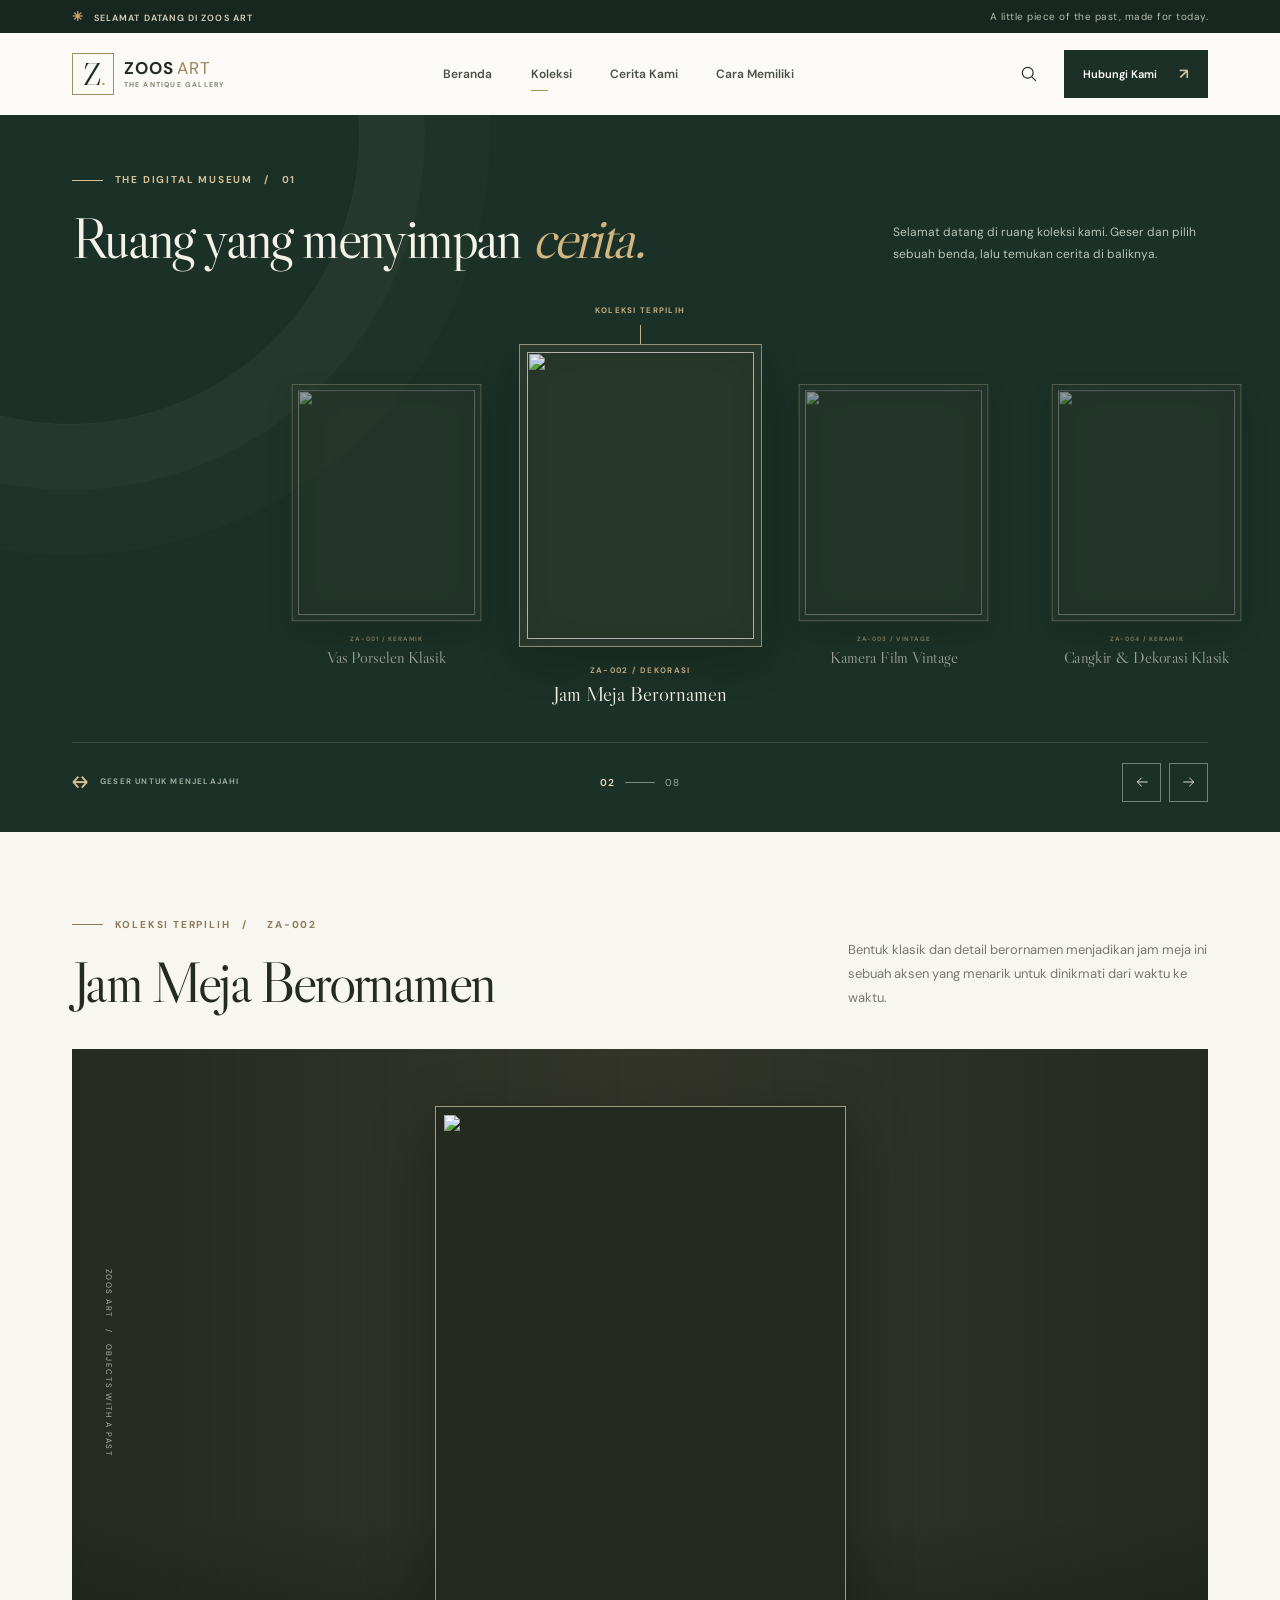
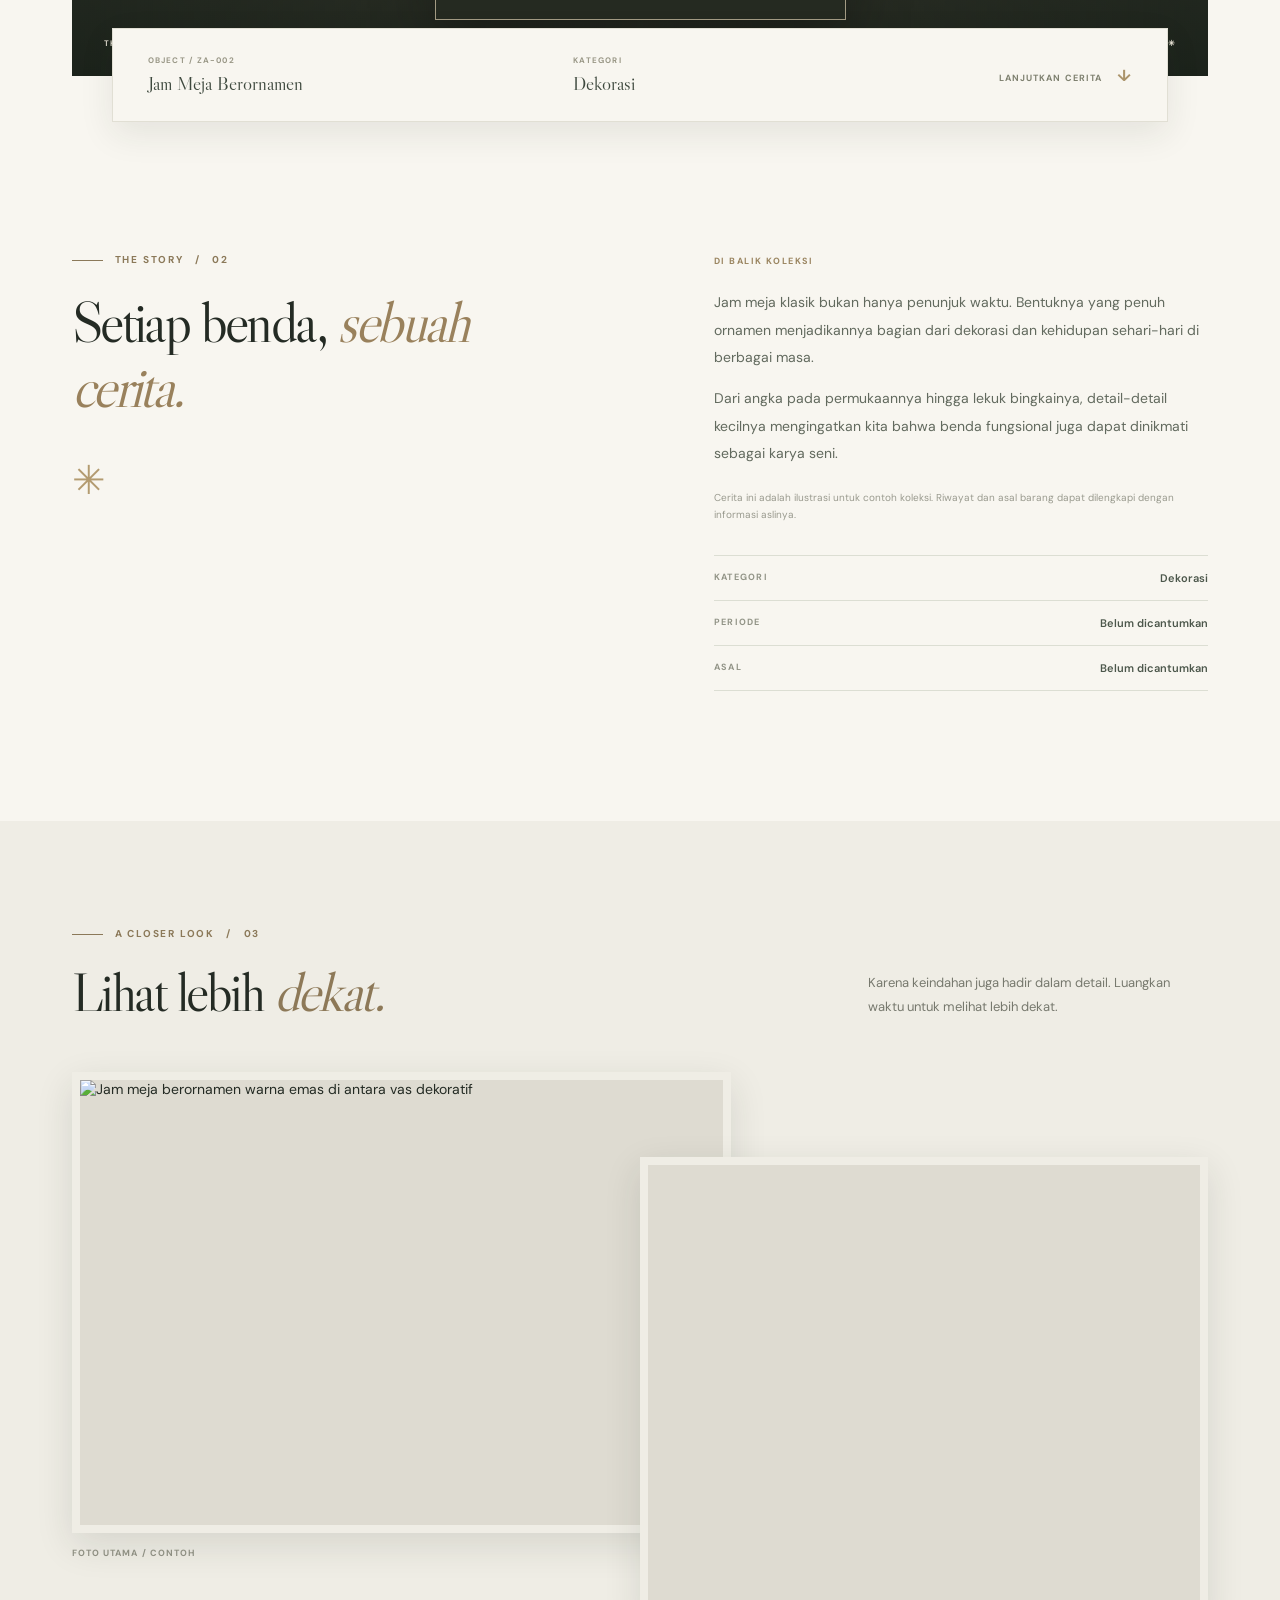
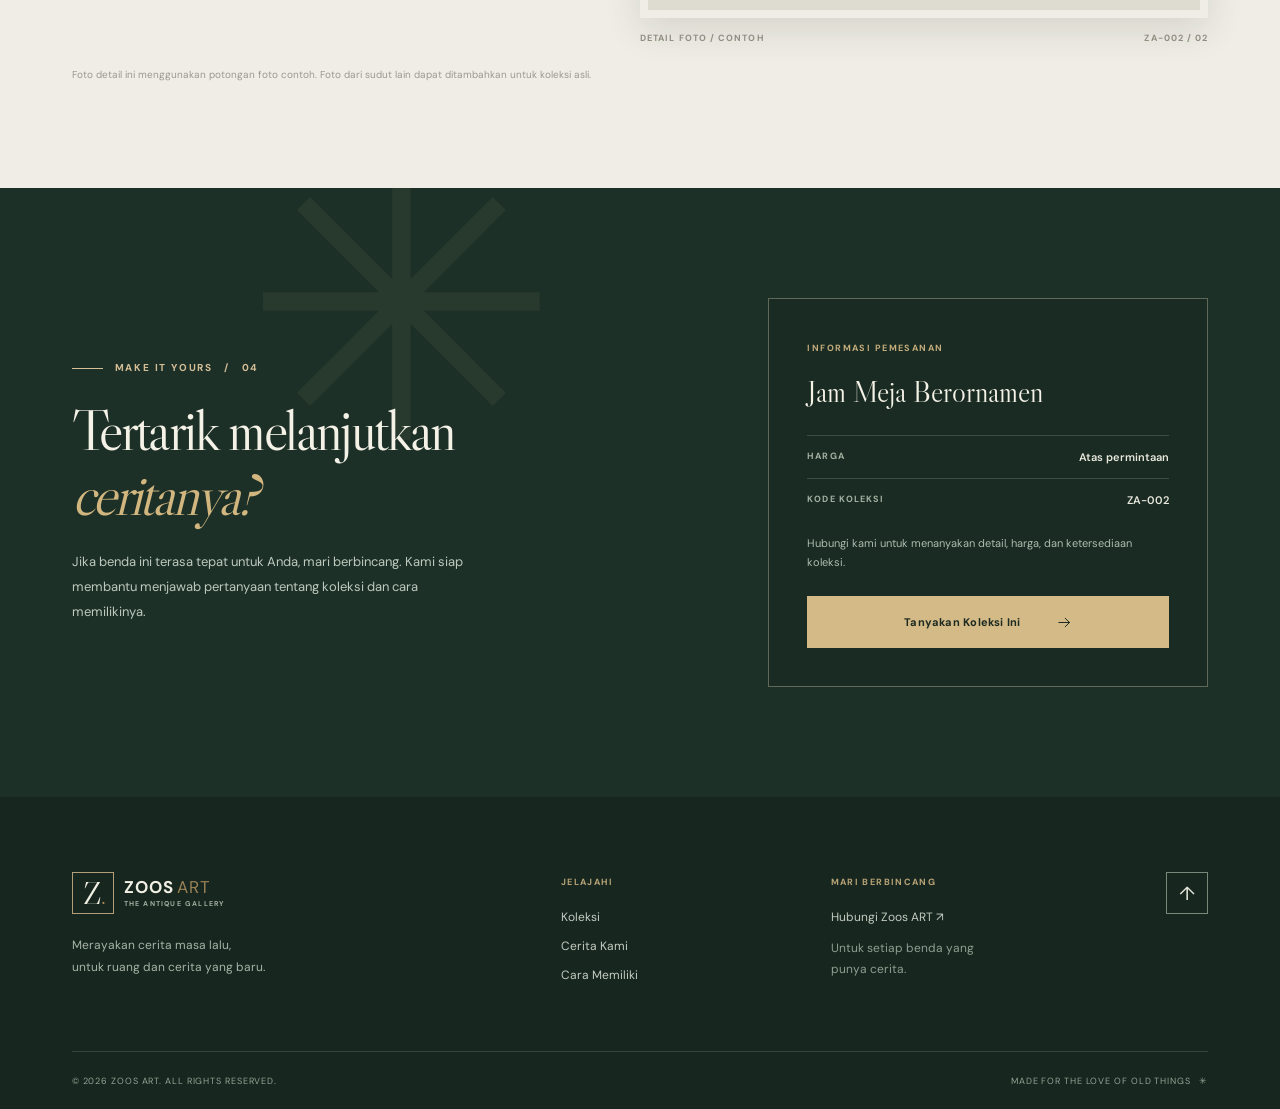
==== koleksi.html @ 81180cb9 "firts commit" ====
<!DOCTYPE html>
<html lang="id">
  <head>
    <meta charset="UTF-8" />
    <meta name="viewport" content="width=device-width, initial-scale=1.0" />
    <meta name="theme-color" content="#1d3027" />
    <meta name="description" content="Jelajahi koleksi Zoos ART dalam ruang pamer digital dan temukan cerita di balik setiap benda." />
    <title>Ruang Koleksi — Zoos ART</title>
    <link rel="preconnect" href="https://fonts.googleapis.com" />
    <link rel="preconnect" href="https://fonts.gstatic.com" crossorigin />
    <link href="https://fonts.googleapis.com/css2?family=DM+Sans:wght@400;500;600;700&amp;family=Libre+Caslon+Display&amp;display=swap" rel="stylesheet" />
    <link rel="stylesheet" href="style.css" />
    <link rel="stylesheet" href="koleksi.css" />
    <script src="data.js" defer></script>
    <script src="common.js" defer></script>
    <script src="koleksi.js" defer></script>
  </head>
  <body>
    <svg class="icon-library" xmlns="http://www.w3.org/2000/svg" aria-hidden="true">
      <symbol id="icon-arrow" viewBox="0 0 24 24"><path d="M4 12h15M13 6l6 6-6 6" /></symbol>
      <symbol id="icon-arrow-diagonal" viewBox="0 0 24 24"><path d="M6 18 18 6M7 6h11v11" /></symbol>
      <symbol id="icon-search" viewBox="0 0 24 24"><circle cx="10.5" cy="10.5" r="6.5" /><path d="m16 16 4 4" /></symbol>
      <symbol id="icon-close" viewBox="0 0 24 24"><path d="M5 5l14 14M19 5 5 19" /></symbol>
      <symbol id="icon-menu" viewBox="0 0 24 24"><path d="M4 8h16M4 16h16" /></symbol>
      <symbol id="icon-message" viewBox="0 0 24 24"><path d="M20 11.5a8 8 0 0 1-8 8 8.6 8.6 0 0 1-3.5-.8L4 20l1.3-4.3A8 8 0 1 1 20 11.5Z" /><path d="M8.5 11.5h7M8.5 14.5h4" /></symbol>
    </svg>

    <div class="announcement"><div class="announcement-inner page-width"><span><span class="announcement-star">✳</span> SELAMAT DATANG DI ZOOS ART</span><span class="announcement-right">A little piece of the past, made for today.</span></div></div>
    <header class="site-header" id="atas">
      <div class="header-inner page-width">
        <a class="brand" href="index.html#beranda" aria-label="Zoos ART, kembali ke beranda"><span class="brand-mark" aria-hidden="true">Z<span>.</span></span><span class="brand-wordmark"><strong>ZOOS<span>ART</span></strong><small>THE ANTIQUE GALLERY</small></span></a>
        <nav class="main-nav" id="main-nav" aria-label="Navigasi utama">
          <a href="index.html#beranda">Beranda</a><a href="koleksi.html" aria-current="page">Koleksi</a><a href="index.html#cerita">Cerita Kami</a><a href="index.html#cara-memiliki">Cara Memiliki</a>
        </nav>
        <div class="header-actions">
          <a class="search-trigger icon-button" href="index.html#koleksi" aria-label="Cari koleksi"><svg class="icon"><use href="#icon-search"></use></svg></a>
          <button class="header-contact" type="button" data-contact>Hubungi Kami <span>↗</span></button>
          <button class="menu-toggle icon-button" type="button" aria-label="Buka menu" aria-expanded="false" aria-controls="main-nav"><svg class="icon menu-open-icon"><use href="#icon-menu"></use></svg><svg class="icon menu-close-icon"><use href="#icon-close"></use></svg></button>
        </div>
      </div>
    </header>

    <main>
      <section class="exhibition-stage" aria-labelledby="exhibition-title">
        <div class="page-width exhibition-heading">
          <div><p class="eyebrow"><span class="eyebrow-line"></span> THE DIGITAL MUSEUM &nbsp; / &nbsp; 01</p><h1 id="exhibition-title">Ruang yang menyimpan <em>cerita.</em></h1></div>
          <p>Selamat datang di ruang koleksi kami. Geser dan pilih sebuah benda, lalu temukan cerita di baliknya.</p>
        </div>
        <div class="rail-indicator" aria-hidden="true"><span>KOLEKSI TERPILIH</span><i></i></div>
        <div class="exhibit-rail" id="exhibit-rail" role="region" aria-label="Daftar koleksi. Geser ke kiri atau kanan, atau gunakan tombol panah." tabindex="0"></div>
        <div class="stage-bottom page-width">
          <p><span>↔</span> GESER UNTUK MENJELAJAHI</p>
          <p class="stage-count"><strong id="stage-current">01</strong><span></span><span id="stage-total">00</span></p>
          <div class="stage-arrows"><button type="button" id="previous-exhibit" aria-label="Koleksi sebelumnya"><svg class="icon"><use href="#icon-arrow"></use></svg></button><button type="button" id="next-exhibit" aria-label="Koleksi berikutnya"><svg class="icon"><use href="#icon-arrow"></use></svg></button></div>
        </div>
        <noscript><p class="stage-noscript">Aktifkan JavaScript untuk menjelajahi ruang koleksi ini.</p></noscript>
      </section>

      <article class="exhibit-detail" aria-labelledby="object-title">
        <div class="object-presentation page-width">
          <div class="object-heading">
            <div><p class="eyebrow dark-eyebrow"><span class="eyebrow-line"></span> KOLEKSI TERPILIH &nbsp; / &nbsp; <span id="object-code"></span></p><h2 id="object-title"></h2></div>
            <p id="object-description"></p>
          </div>
          <div class="object-photo-stage">
            <div class="object-photo-background" id="object-photo-background" aria-hidden="true"></div>
            <span class="object-stage-side" aria-hidden="true">ZOOS ART &nbsp; / &nbsp; OBJECTS WITH A PAST</span>
            <div class="object-photo-frame"><img id="object-image" alt="" /></div>
            <div class="object-stage-caption"><span>THE ZOOS ART COLLECTION</span><span>LUANGKAN WAKTU UNTUK MENGAMATI &nbsp; ✳</span></div>
          </div>
          <div class="object-plaque"><div><span>OBJECT / <span id="plaque-code"></span></span><strong id="plaque-title"></strong></div><div><span>KATEGORI</span><strong id="plaque-category"></strong></div><a href="#riwayat">LANJUTKAN CERITA <span>↓</span></a></div>
        </div>

        <section class="object-story-panel" id="riwayat" aria-labelledby="history-title">
          <div class="object-story page-width">
            <div class="object-story-heading"><p class="eyebrow dark-eyebrow"><span class="eyebrow-line"></span> THE STORY &nbsp; / &nbsp; 02</p><h2 id="history-title">Setiap benda, <em>sebuah cerita.</em></h2><span class="story-signature">✳</span></div>
            <div class="object-story-text"><p class="story-kicker">DI BALIK KOLEKSI</p><div id="object-history"></div><p class="example-note">Cerita ini adalah ilustrasi untuk contoh koleksi. Riwayat dan asal barang dapat dilengkapi dengan informasi aslinya.</p><dl class="object-facts"><div><dt>KATEGORI</dt><dd id="fact-category"></dd></div><div><dt>PERIODE</dt><dd id="fact-period"></dd></div><div><dt>ASAL</dt><dd id="fact-origin"></dd></div></dl></div>
          </div>
        </section>

        <section class="object-gallery" aria-labelledby="gallery-title">
          <div class="page-width">
            <div class="section-heading gallery-heading"><div><p class="eyebrow dark-eyebrow"><span class="eyebrow-line"></span> A CLOSER LOOK &nbsp; / &nbsp; 03</p><h2 id="gallery-title">Lihat lebih <em>dekat.</em></h2></div><p>Karena keindahan juga hadir dalam detail. Luangkan waktu untuk melihat lebih dekat.</p></div>
            <div class="detail-gallery" id="detail-gallery"></div>
            <p class="gallery-example-note" id="gallery-example-note">Foto detail ini menggunakan potongan foto contoh. Foto dari sudut lain dapat ditambahkan untuk koleksi asli.</p>
          </div>
        </section>

        <section class="order-section" id="pemesanan" aria-labelledby="order-title">
          <div class="page-width order-inner"><div class="order-copy"><p class="eyebrow"><span class="eyebrow-line"></span> MAKE IT YOURS &nbsp; / &nbsp; 04</p><h2 id="order-title">Tertarik melanjutkan <em>ceritanya?</em></h2><p>Jika benda ini terasa tepat untuk Anda, mari berbincang. Kami siap membantu menjawab pertanyaan tentang koleksi dan cara memilikinya.</p></div><div class="order-card"><span class="order-label">INFORMASI PEMESANAN</span><h3 id="order-product"></h3><div class="order-row"><span>HARGA</span><strong>Atas permintaan</strong></div><div class="order-row"><span>KODE KOLEKSI</span><strong id="order-code"></strong></div><p>Hubungi kami untuk menanyakan detail, harga, dan ketersediaan koleksi.</p><button class="button button-gold" id="order-contact" type="button">Tanyakan Koleksi Ini <svg class="icon"><use href="#icon-arrow"></use></svg></button></div></div>
        </section>
      </article>
    </main>

    <footer class="site-footer"><div class="page-width"><div class="footer-main"><div class="footer-about"><a class="brand footer-brand" href="index.html#beranda" aria-label="Zoos ART, kembali ke beranda"><span class="brand-mark" aria-hidden="true">Z<span>.</span></span><span class="brand-wordmark"><strong>ZOOS<span>ART</span></strong><small>THE ANTIQUE GALLERY</small></span></a><p>Merayakan cerita masa lalu,<br />untuk ruang dan cerita yang baru.</p></div><div class="footer-links"><p>JELAJAHI</p><a href="koleksi.html">Koleksi</a><a href="index.html#cerita">Cerita Kami</a><a href="index.html#cara-memiliki">Cara Memiliki</a></div><div class="footer-links"><p>MARI BERBINCANG</p><button type="button" data-contact>Hubungi Zoos ART ↗</button><span>Untuk setiap benda yang<br />punya cerita.</span></div><a class="back-to-top" href="#atas" aria-label="Kembali ke atas">↑</a></div><div class="footer-bottom"><span>© <span id="year"></span> ZOOS ART. ALL RIGHTS RESERVED.</span><span>MADE FOR THE LOVE OF OLD THINGS &nbsp; ✳</span></div></div></footer>

    <dialog class="modal contact-modal" id="contact-dialog" aria-labelledby="contact-dialog-title"><button class="modal-close icon-button" type="button" data-close-dialog aria-label="Tutup formulir kontak"><svg class="icon"><use href="#icon-close"></use></svg></button><p class="eyebrow dark-eyebrow"><span class="eyebrow-line"></span> SAY HELLO</p><h2 id="contact-dialog-title">Mari <em>berbincang.</em></h2><p class="contact-intro">Punya pertanyaan tentang koleksi kami? Tulis pesan Anda di bawah ini.</p><label class="message-label" for="contact-message">PESAN ANDA</label><textarea id="contact-message" rows="5" maxlength="1000"></textarea><p class="contact-config-note" id="contact-config-note" hidden>Nomor WhatsApp toko belum diatur. Anda dapat menyalin pesan untuk dikirim setelah kontak toko tersedia.</p><div class="contact-modal-actions"><a class="button button-dark" id="whatsapp-link" target="_blank" rel="noopener noreferrer" hidden>Kirim via WhatsApp <svg class="icon"><use href="#icon-arrow-diagonal"></use></svg></a><button class="button button-outline-dark" id="copy-message" type="button">Salin Pesan <svg class="icon"><use href="#icon-message"></use></svg></button></div><p class="copy-status" id="copy-status" role="status"></p></dialog>
    <p class="sr-only" id="selection-announcement" aria-live="polite"></p>
  </body>
</html>
---- style.css ----
:root {
  --green: #1d3027;
  --green-deep: #17271f;
  --cream: #f8f6f0;
  --paper: #f0ede5;
  --ink: #242b24;
  --muted: #77796e;
  --gold: #c8aa72;
  --line: #dcded3;
  --serif: "Libre Caslon Display", Georgia, serif;
  --sans: "DM Sans", Arial, sans-serif;
}

*, *::before, *::after { box-sizing: border-box; }
html { scroll-behavior: smooth; }
body { margin: 0; background: var(--cream); color: var(--ink); font-family: var(--sans); font-size: 14px; -webkit-font-smoothing: antialiased; }
body:has(dialog[open]) { overflow: hidden; }
button, input, textarea { font: inherit; }
button, a { -webkit-tap-highlight-color: transparent; }
button { cursor: pointer; }
a { color: inherit; text-decoration: none; }
img { display: block; max-width: 100%; }
button:focus-visible, a:focus-visible, input:focus-visible, textarea:focus-visible { outline: 2px solid #b78947; outline-offset: 4px; }
[hidden] { display: none !important; }
.icon-library { position: absolute; width: 0; height: 0; overflow: hidden; }
.icon { width: 20px; height: 20px; fill: none; stroke: currentColor; stroke-width: 1.4; stroke-linecap: round; stroke-linejoin: round; flex: none; }
.page-width { width: min(100% - 11.2%, 1320px); margin-inline: auto; }
.section-space { padding: 120px 0; }
.eyebrow { display: flex; align-items: center; gap: 12px; margin: 0; color: #d5bf97; font-size: 10px; font-weight: 700; letter-spacing: .18em; line-height: 1.6; }
.eyebrow-line { display: inline-block; width: 31px; height: 1px; background: currentColor; flex: none; }
.dark-eyebrow { color: #8b7959; }
h1, h2, h3, p { margin-top: 0; }
h1, h2, h3 { font-weight: 400; }
h1, h2 { font-family: var(--serif); letter-spacing: -.045em; }
h1 em, h2 em { font-weight: 400; }

/* The gallery's welcome and navigation */
.announcement { background: var(--green-deep); color: #d9d3c4; }
.announcement-inner { height: 33px; display: flex; align-items: center; justify-content: space-between; font-size: 9px; font-weight: 600; letter-spacing: .12em; }
.announcement-star { color: var(--gold); font-size: 13px; margin-right: 7px; }
.announcement-right { color: #b3bbae; font-size: 10px; font-weight: 400; letter-spacing: .05em; }
.site-header { position: relative; z-index: 10; background: #fbfaf6; }
.header-inner { height: 82px; display: flex; align-items: center; justify-content: space-between; gap: 30px; }
.brand { display: inline-flex; align-items: center; gap: 10px; flex: none; }
.brand-mark { width: 42px; height: 42px; display: grid; place-items: center; border: 1px solid #a28d64; color: var(--green); font-family: var(--serif); font-size: 32px; line-height: 1; position: relative; }
.brand-mark span { color: #b18d53; position: absolute; font-size: 21px; top: 14px; right: 7px; }
.brand-wordmark { display: grid; gap: 3px; }
.brand-wordmark strong { font-size: 17px; font-weight: 700; letter-spacing: .06em; line-height: 1; }
.brand-wordmark strong span { margin-left: 3px; color: #9a8156; font-weight: 400; }
.brand-wordmark small { color: #858477; font-size: 7px; font-weight: 700; letter-spacing: .17em; white-space: nowrap; }
.main-nav { display: flex; align-items: center; gap: clamp(22px, 3vw, 46px); }
.main-nav a { position: relative; color: #4b5048; font-size: 12px; font-weight: 600; white-space: nowrap; transition: color .2s; }
.main-nav a:hover { color: #9a7b47; }
.main-nav a[aria-current="page"]::after { position: absolute; content: ""; width: 17px; height: 1px; background: #a78b59; left: 0; bottom: -9px; }
.header-actions { display: flex; align-items: center; gap: 19px; }
.icon-button { display: inline-grid; place-items: center; padding: 0; background: transparent; color: inherit; border: 0; }
.search-trigger { width: 32px; height: 38px; }
.header-contact { display: inline-flex; align-items: center; gap: 22px; padding: 13px 18px; background: var(--green); color: #fff; border: 1px solid var(--green); font-size: 11px; font-weight: 600; transition: background .2s; white-space: nowrap; }
.header-contact:hover, .button-dark:hover { background: #345043; }
.header-contact span { color: #d5c09b; font-size: 15px; }
.menu-toggle { display: none; width: 34px; height: 38px; }
.menu-close-icon { display: none; }

/* Hero */
.hero { display: grid; grid-template-columns: 54% 46%; min-height: 590px; background: var(--green); }
.hero-copy { position: relative; display: flex; align-items: center; overflow: hidden; }
.hero-copy::after { content: ""; position: absolute; width: 420px; height: 420px; border: 1px solid rgba(222, 208, 179, .06); border-radius: 50%; bottom: -235px; right: -170px; box-shadow: 0 0 0 55px rgba(222, 208, 179, .025), 0 0 0 110px rgba(222, 208, 179, .025); pointer-events: none; }
.hero-copy-inner { width: min(100% - 19%, 630px); margin-left: max(10.4%, calc((100vw - 1320px) / 2)); padding: 76px 0 58px; position: relative; z-index: 1; }
.hero-eyebrow { margin-bottom: 37px; }
.hero h1 { color: #f5f2e9; font-size: clamp(62px, 6.2vw, 98px); line-height: 1.02; margin-bottom: 25px; }
.hero h1 em { color: #d4b883; }
.hero-description { max-width: 410px; color: #c4ccc1; font-size: 14px; line-height: 1.9; margin-bottom: 33px; }
.button { min-height: 52px; display: inline-flex; align-items: center; justify-content: center; gap: 35px; padding: 14px 22px; border: 1px solid transparent; font-size: 11px; font-weight: 700; letter-spacing: .02em; transition: background .2s, color .2s, border-color .2s; }
.button .icon { width: 17px; height: 17px; transition: transform .2s; }
.button:hover .icon { transform: translateX(4px); }
.button-gold { background: #d4ba87; color: #1c2a21; }
.button-gold:hover { background: #e5cea2; }
.button-dark { background: var(--green); color: white; }
.button-outline-dark { color: var(--green); border-color: #a9b0a6; background: transparent; }
.button-outline-dark:hover { background: #edf0e9; }
.hero-bottom-note { display: flex; align-items: center; gap: 13px; margin-top: 67px; color: #aab7a9; font-size: 8px; letter-spacing: .16em; line-height: 1.8; }
.hero-bottom-note strong { color: #e3e4d9; font-size: 8px; }
.hero-note-symbol { font-size: 28px; font-weight: 400; color: #c5ab7b; }
.hero-side-label { position: absolute; right: 24px; top: 50%; color: rgba(227, 230, 217, .4); font-size: 8px; letter-spacing: .2em; writing-mode: vertical-rl; transform: translateY(-50%); }
.hero-visual { min-height: 590px; position: relative; overflow: hidden; background: #5a3829; }
.hero-visual > img { width: 100%; height: 100%; position: absolute; inset: 0; object-fit: cover; object-position: center 56%; }
.hero-image-shade { position: absolute; inset: 0; background: linear-gradient(0deg, rgba(23, 25, 18, .55), transparent 37%), linear-gradient(90deg, rgba(24, 35, 25, .14), transparent 50%); }
.hero-image-frame { position: absolute; inset: 22px; border: 1px solid rgba(244, 234, 214, .35); pointer-events: none; }
.hero-seal { position: absolute; top: 47px; right: 48px; width: 96px; height: 96px; display: flex; flex-direction: column; align-items: center; justify-content: center; gap: 3px; border: 1px solid rgba(246, 237, 220, .7); border-radius: 50%; color: #f3e9d6; text-align: center; }
.hero-seal span { font-size: 7px; letter-spacing: .12em; }
.hero-seal strong { color: #e3c899; font-size: 24px; font-weight: 400; line-height: 1; }
.hero-image-caption { position: absolute; bottom: 48px; left: 48px; right: 48px; display: flex; justify-content: space-between; gap: 20px; color: #eee8dc; font-size: 9px; font-weight: 600; letter-spacing: .14em; }
.museum-strip { min-height: 59px; display: flex; justify-content: center; align-items: center; gap: clamp(25px, 7vw, 110px); padding: 14px 20px; background: #e9e4d8; color: #6b6c5e; font-size: 9px; font-weight: 700; letter-spacing: .15em; text-align: center; }
.strip-star { color: #a88d5e; font-size: 17px; }

/* Collection */
.collection { background: var(--cream); }
.section-heading { display: flex; justify-content: space-between; align-items: end; gap: 60px; }
.section-heading h2, .story h2, .contact-banner h2 { margin: 21px 0 0; font-size: clamp(43px, 4.3vw, 62px); line-height: 1.12; }
.section-heading h2 em { color: #8d7958; }
.section-heading > p { max-width: 340px; margin: 0 0 5px; color: var(--muted); line-height: 1.85; font-size: 13px; }
.collection-tools { display: flex; align-items: end; justify-content: space-between; gap: 25px; margin-top: 54px; border-bottom: 1px solid var(--line); }
.filters { display: flex; flex-wrap: wrap; gap: 29px; }
.filter { position: relative; padding: 0 0 18px; background: transparent; border: 0; color: #85877e; font-size: 12px; font-weight: 600; white-space: nowrap; }
.filter:hover, .filter.active { color: var(--green); }
.filter.active::after { position: absolute; content: ""; bottom: -1px; left: 0; right: 0; height: 2px; background: var(--green); }
.search-field { display: flex; align-items: center; gap: 10px; min-width: 205px; margin-bottom: 14px; color: #777b70; }
.search-field .icon { width: 17px; height: 17px; }
.search-field input { width: 100%; padding: 3px 0; color: var(--ink); border: 0; background: transparent; font-size: 12px; }
.search-field input::placeholder { color: #999a90; }
.search-field input:focus-visible { outline-offset: 2px; }
.collection-meta { display: flex; justify-content: space-between; gap: 20px; padding: 21px 0 16px; color: #898a80; font-size: 10px; }
.collection-meta p { margin: 0; }
.collection-meta p:last-child { font-size: 8px; font-weight: 700; letter-spacing: .13em; text-align: right; }
.product-grid { display: grid; grid-template-columns: repeat(4, minmax(0, 1fr)); gap: 42px 22px; }
.product-card { min-width: 0; }
.product-image-button { position: relative; display: block; width: 100%; aspect-ratio: 4 / 5; padding: 0; overflow: hidden; border: 0; background: #dedbd1; text-align: left; }
.product-image-button::after { position: absolute; inset: 0; content: ""; background: linear-gradient(180deg, rgba(17, 22, 17, .21), transparent 28%, transparent 68%, rgba(17, 22, 17, .18)); pointer-events: none; }
.product-image-button img { width: 100%; height: 100%; object-fit: cover; transition: transform .5s ease; }
.product-image-button:hover img { transform: scale(1.055); }
.product-number { position: absolute; z-index: 1; top: 16px; left: 17px; color: white; font-size: 9px; font-weight: 700; letter-spacing: .13em; }
.product-image-arrow { position: absolute; z-index: 1; right: 14px; bottom: 14px; width: 36px; height: 36px; display: grid; place-items: center; background: rgba(248, 246, 240, .93); color: var(--green); transition: background .2s; }
.product-image-arrow .icon { width: 16px; height: 16px; }
.product-image-button:hover .product-image-arrow { background: #d6bd8c; }
.product-info { padding-top: 18px; }
.product-category { margin-bottom: 7px; color: #9a8560; font-size: 9px; font-weight: 700; letter-spacing: .14em; text-transform: uppercase; }
.product-title-button { padding: 0; background: none; border: 0; color: var(--ink); font-family: var(--serif); font-size: 23px; line-height: 1.2; text-align: left; }
.product-title-button:hover { color: #987c4e; }
.product-price { margin: 10px 0 0; color: #85877d; font-size: 11px; }
.collection-footnote { margin: 42px 0 0; color: #93948a; font-size: 10px; line-height: 1.6; }
.empty-state { padding: 65px 20px; border: 1px solid var(--line); text-align: center; }
.empty-state > span { color: #ad946b; font-size: 30px; }
.empty-state h3 { margin: 13px 0 7px; font-family: var(--serif); font-size: 27px; }
.empty-state p, .noscript-note { color: var(--muted); line-height: 1.8; }
.text-link { padding: 6px 0; border: 0; border-bottom: 1px solid #af9a73; background: none; color: var(--green); font-size: 12px; font-weight: 700; }
.text-link span { margin-left: 13px; }

/* Our story and the journey */
.story { display: grid; grid-template-columns: 50% 50%; background: var(--green); }
.story-image { min-height: 640px; position: relative; overflow: hidden; background: #5d4a38; }
.story-image > img { position: absolute; inset: 0; width: 100%; height: 100%; object-fit: cover; object-position: center; }
.story-image::after { position: absolute; inset: 0; content: ""; background: linear-gradient(0deg, rgba(21, 24, 18, .58), transparent 45%); }
.story-image-label { position: absolute; z-index: 1; bottom: 51px; left: max(11.2%, calc((100vw - 1320px) / 2)); display: grid; gap: 7px; color: #f3f0e6; }
.story-image-label span { color: #d2c3a6; font-size: 9px; font-weight: 700; letter-spacing: .16em; }
.story-image-label strong { font-family: var(--serif); font-size: 26px; font-weight: 400; }
.story-image-index { position: absolute; z-index: 1; bottom: 57px; right: 40px; color: #e5dacc; font-size: 9px; letter-spacing: .13em; }
.story-copy { display: flex; align-items: center; position: relative; overflow: hidden; }
.story-copy::after { content: ""; position: absolute; width: 360px; height: 360px; right: -200px; top: -170px; border: 1px solid rgba(220, 207, 181, .12); border-radius: 50%; box-shadow: 0 0 0 50px rgba(220, 207, 181, .025), 0 0 0 100px rgba(220, 207, 181, .025); }
.story-copy-inner { width: min(72%, 500px); margin-inline: auto; padding: 85px 0; position: relative; z-index: 1; }
.story-ornament { display: block; margin-top: 44px; color: #c7ad7c; font-size: 35px; line-height: 1; }
.story h2 { margin: 25px 0 25px; color: #f3f1e8; }
.story h2 em { color: #d1b783; }
.story-copy-inner > p:not(.eyebrow) { color: #c3cbc0; font-size: 13px; line-height: 1.95; }
.light-link { display: inline-flex; align-items: center; gap: 32px; margin-top: 20px; padding-bottom: 11px; border-bottom: 1px solid #bba479; color: #efe9da; font-size: 11px; font-weight: 700; }
.light-link .icon { width: 17px; height: 17px; }
.process { background: #f0eee7; }
.steps { display: grid; grid-template-columns: repeat(3, 1fr); margin-top: 65px; border-top: 1px solid #d5d7cc; }
.step { display: grid; grid-template-columns: 55px 1fr; gap: 15px; padding: 32px 38px 8px 0; }
.step + .step { border-left: 1px solid #d5d7cc; padding-left: 38px; }
.step-number { color: #a28c66; font-family: var(--serif); font-size: 19px; }
.step-icon { display: block; height: 44px; color: #8f7c58; font-family: var(--serif); font-size: 30px; line-height: 1; }
.step h3 { margin: 5px 0 10px; font-family: var(--serif); font-size: 25px; }
.step p { max-width: 260px; margin-bottom: 0; color: #7c7e72; font-size: 12px; line-height: 1.8; }
.contact-banner { background: #c7b38e; overflow: hidden; }
.contact-banner-inner { min-height: 270px; position: relative; display: flex; align-items: center; justify-content: space-between; gap: 40px; padding: 48px 0; }
.contact-banner .eyebrow { color: #5b6453; }
.contact-banner h2 { margin: 17px 0 10px; color: #1f2d23; font-size: clamp(39px, 4vw, 57px); }
.contact-banner h2 em { color: #f4ede0; }
.contact-banner p:not(.eyebrow) { margin-bottom: 0; color: #5c6255; font-size: 13px; line-height: 1.7; }
.contact-banner .button { z-index: 1; flex: none; background: var(--green); color: white; }
.contact-banner .button:hover { background: #345043; }
.contact-decoration { position: absolute; top: -90px; right: 190px; color: rgba(250, 245, 231, .14); font-size: 320px; line-height: 1; pointer-events: none; }

/* Footer */
.site-footer { padding: 75px 0 0; background: #17271f; color: #d7ddd2; }
.footer-main { display: grid; grid-template-columns: 2fr 1fr 1.3fr auto; gap: 50px; padding-bottom: 68px; }
.footer-brand .brand-mark { border-color: #b29e78; color: #f2f0e5; }
.footer-brand .brand-wordmark strong { color: #f2f0e5; }
.footer-brand .brand-wordmark small { color: #a4afa0; }
.footer-about > p { margin: 21px 0 0; color: #a8b3a7; font-size: 12px; line-height: 1.8; }
.footer-links { display: flex; flex-direction: column; align-items: flex-start; gap: 13px; color: #c3cbc0; font-size: 12px; }
.footer-links p { margin: 4px 0 8px; color: #b9a478; font-size: 9px; font-weight: 700; letter-spacing: .15em; }
.footer-links a:hover, .footer-links button:hover { color: #d1b783; }
.footer-links button { padding: 0; border: 0; background: none; color: inherit; font-size: inherit; text-align: left; }
.footer-links span { color: #8e9e90; line-height: 1.7; }
.back-to-top { display: grid; place-items: center; width: 42px; height: 42px; border: 1px solid #78887b; color: #e2e4d8; font-size: 19px; }
.back-to-top:hover { border-color: #d0b988; }
.footer-bottom { min-height: 58px; display: flex; align-items: center; justify-content: space-between; gap: 15px; border-top: 1px solid rgba(220, 227, 213, .15); color: #96a295; font-size: 9px; letter-spacing: .1em; }

/* Collection and contact dialogs */
.modal { position: fixed; max-width: calc(100% - 32px); max-height: calc(100% - 32px); margin: auto; padding: 0; border: 0; background: #f9f7f1; color: var(--ink); box-shadow: 0 18px 80px rgba(0, 0, 0, .25); }
.modal::backdrop { background: rgba(13, 21, 16, .75); }
.modal-close { position: absolute; z-index: 2; top: 18px; right: 18px; width: 38px; height: 38px; background: #f5f2ea; color: var(--green); }
.modal-close:hover { background: #e7e1d4; }
.product-modal { width: 880px; }
.product-modal[open] { display: grid; grid-template-columns: 45% 55%; }
.product-modal-image { position: relative; min-height: 540px; background: #dfdbcf; }
.product-modal-image img { position: absolute; inset: 0; width: 100%; height: 100%; object-fit: cover; }
.product-modal-content { padding: 65px 52px 48px; }
.detail-category { margin: 42px 0 8px; color: #9a8560; font-size: 10px; font-weight: 700; letter-spacing: .14em; text-transform: uppercase; }
.product-modal h2, .contact-modal h2 { margin: 0 0 18px; font-size: 46px; line-height: 1.1; }
.detail-description, .contact-intro { color: #767a6f; font-size: 13px; line-height: 1.85; }
.detail-description { margin-bottom: 28px; }
.detail-row { display: flex; align-items: center; justify-content: space-between; gap: 15px; padding: 14px 0; border-top: 1px solid #deded4; }
.detail-row span { color: #8d8e81; font-size: 9px; font-weight: 700; letter-spacing: .13em; }
.detail-row strong { font-size: 11px; font-weight: 600; text-align: right; }
.detail-note { margin: 16px 0 22px; color: #96978d; font-size: 10px; line-height: 1.7; }
.detail-contact { width: 100%; }
.detail-exhibit-link { display: block; margin-top: 16px; color: #6f755f; font-size: 11px; font-weight: 700; text-align: center; }
.detail-exhibit-link span { margin-left: 5px; color: #a18960; }
.detail-exhibit-link:hover { color: #a18960; }
.contact-modal { width: 550px; padding: 57px 55px 45px; }
.contact-modal h2 { margin-top: 25px; }
.contact-modal h2 em { color: #a28a62; }
.contact-intro { margin-bottom: 25px; }
.message-label { display: block; margin-bottom: 9px; color: #85877a; font-size: 9px; font-weight: 700; letter-spacing: .14em; }
.contact-modal textarea { display: block; width: 100%; min-height: 115px; resize: vertical; padding: 14px; border: 1px solid #d2d6cb; border-radius: 0; background: #fffefa; color: var(--ink); line-height: 1.6; font-size: 12px; }
.contact-config-note { margin: 12px 0 0; color: #77796e; font-size: 11px; line-height: 1.7; }
.contact-modal-actions { display: flex; flex-wrap: wrap; gap: 10px; margin-top: 20px; }
.contact-modal-actions .button { gap: 18px; }
.copy-status { min-height: 1em; margin: 14px 0 0; color: #526e56; font-size: 11px; }

@media (min-width: 1600px) {
  .hero { min-height: 670px; }
  .hero-visual { min-height: 670px; }
}

@media (max-width: 1100px) {
  .page-width { width: min(100% - 8%, 1320px); }
  .header-inner { gap: 20px; }
  .main-nav { gap: 20px; }
  .hero-copy-inner { margin-left: 8%; width: 83%; }
  .hero h1 { font-size: clamp(58px, 6.5vw, 78px); }
  .hero-side-label { right: 16px; }
  .product-grid { gap: 35px 16px; }
  .product-title-button { font-size: 21px; }
  .story-copy-inner { width: 78%; }
}

@media (max-width: 820px) {
  .section-space { padding: 85px 0; }
  .header-inner { height: 72px; }
  .main-nav { display: none; position: absolute; top: 100%; left: 0; right: 0; padding: 15px 5% 24px; flex-direction: column; align-items: stretch; gap: 0; background: #fbfaf6; box-shadow: 0 12px 20px rgba(17, 30, 21, .12); }
  .main-nav.is-open { display: flex; }
  .main-nav a { padding: 13px 0; font-size: 13px; }
  .main-nav a[aria-current="page"]::after { display: none; }
  .menu-toggle { display: inline-grid; }
  .menu-toggle[aria-expanded="true"] .menu-open-icon { display: none; }
  .menu-toggle[aria-expanded="true"] .menu-close-icon { display: block; }
  .header-actions { gap: 10px; }
  .header-contact { padding: 11px 13px; gap: 10px; }
  .hero { grid-template-columns: 53% 47%; min-height: 530px; }
  .hero-visual { min-height: 530px; }
  .hero-copy-inner { padding: 55px 0; }
  .hero h1 { font-size: clamp(48px, 7vw, 64px); }
  .hero-description { font-size: 13px; }
  .hero-bottom-note { margin-top: 45px; }
  .hero-side-label { display: none; }
  .hero-seal { width: 80px; height: 80px; top: 38px; right: 38px; }
  .hero-seal span { font-size: 6px; }
  .hero-image-caption { left: 38px; right: 38px; bottom: 38px; font-size: 8px; }
  .hero-image-caption span:last-child { display: none; }
  .museum-strip { gap: 25px; font-size: 8px; }
  .section-heading { gap: 30px; }
  .section-heading > p { max-width: 250px; }
  .product-grid { grid-template-columns: repeat(2, minmax(0, 1fr)); gap: 38px 20px; }
  .story-image { min-height: 580px; }
  .story-copy-inner { width: 82%; padding: 70px 0; }
  .story-image-index { display: none; }
  .steps { margin-top: 45px; }
  .step { grid-template-columns: 1fr; padding-right: 20px; }
  .step + .step { padding-left: 20px; }
  .footer-main { grid-template-columns: 1.5fr 1fr 1fr; gap: 30px; }
  .back-to-top { grid-column: 3; }
}

@media (max-width: 600px) {
  .page-width { width: calc(100% - 40px); }
  .announcement-inner { height: 30px; justify-content: center; font-size: 8px; }
  .announcement-right { display: none; }
  .brand-mark { width: 38px; height: 38px; font-size: 29px; }
  .brand-mark span { top: 13px; right: 6px; }
  .brand-wordmark strong { font-size: 15px; }
  .brand-wordmark small { font-size: 6px; }
  .header-contact { display: none; }
  .header-actions { gap: 6px; }
  .hero { grid-template-columns: 1fr; }
  .hero-copy-inner { width: calc(100% - 48px); margin-inline: 24px; padding: 65px 0 43px; }
  .hero-eyebrow { margin-bottom: 28px; font-size: 9px; }
  .hero h1 { font-size: clamp(55px, 12vw, 75px); }
  .hero-description { max-width: 370px; }
  .hero-bottom-note { margin-top: 48px; }
  .hero-visual { min-height: 390px; }
  .hero-visual > img { object-position: center 58%; }
  .hero-image-frame { inset: 16px; }
  .hero-seal { top: 32px; right: 32px; }
  .hero-image-caption { bottom: 32px; left: 32px; right: 32px; }
  .hero-image-caption span:last-child { display: block; }
  .museum-strip { min-height: 55px; gap: 17px; }
  .museum-strip span:nth-last-child(-n + 2) { display: none; }
  .section-space { padding: 70px 0; }
  .section-heading { display: block; }
  .section-heading h2, .story h2 { font-size: clamp(41px, 10vw, 56px); }
  .section-heading > p { max-width: 390px; margin: 18px 0 0; }
  .collection-tools { align-items: stretch; flex-direction: column-reverse; gap: 24px; margin-top: 35px; }
  .search-field { width: 100%; margin: 0; padding: 12px 13px; border: 1px solid var(--line); }
  .filters { gap: 19px; overflow-x: auto; flex-wrap: nowrap; }
  .filter { font-size: 11px; }
  .collection-meta { font-size: 9px; }
  .product-grid { gap: 31px 12px; }
  .product-title-button { font-size: 19px; }
  .product-info { padding-top: 13px; }
  .product-price { font-size: 10px; }
  .product-number { top: 12px; left: 12px; }
  .product-image-arrow { width: 32px; height: 32px; right: 10px; bottom: 10px; }
  .collection-footnote { margin-top: 30px; }
  .story { grid-template-columns: 1fr; }
  .story-image { min-height: 420px; }
  .story-image-label { left: 24px; bottom: 32px; }
  .story-copy-inner { width: calc(100% - 48px); padding: 65px 0 70px; }
  .story-ornament { margin-top: 30px; }
  .steps { grid-template-columns: 1fr; margin-top: 35px; }
  .step { grid-template-columns: 45px 1fr; padding: 24px 0; }
  .step + .step { padding: 24px 0; border-left: 0; border-top: 1px solid #d5d7cc; }
  .step-icon { height: 37px; }
  .contact-banner-inner { min-height: 0; align-items: flex-start; flex-direction: column; gap: 25px; padding: 56px 0; }
  .contact-banner h2 { font-size: 42px; }
  .contact-decoration { right: -70px; top: 15px; font-size: 240px; }
  .site-footer { padding-top: 60px; }
  .footer-main { grid-template-columns: 1fr 1fr; gap: 36px 25px; padding-bottom: 45px; }
  .footer-about { grid-column: 1 / -1; }
  .back-to-top { grid-column: auto; }
  .footer-bottom { align-items: flex-start; flex-direction: column; padding: 20px 0; font-size: 8px; }
  .product-modal[open] { display: block; }
  .product-modal-image { min-height: 250px; height: 35vh; }
  .product-modal-content { padding: 30px 25px; }
  .detail-category { margin-top: 25px; }
  .product-modal h2, .contact-modal h2 { font-size: 38px; }
  .contact-modal { padding: 48px 25px 30px; }
}

@media (prefers-reduced-motion: reduce) {
  html { scroll-behavior: auto; }
  *, *::before, *::after { transition-duration: .01ms !important; animation-duration: .01ms !important; animation-iteration-count: 1 !important; }
}
---- koleksi.css ----
.sr-only { position: absolute; width: 1px; height: 1px; padding: 0; margin: -1px; overflow: hidden; clip: rect(0, 0, 0, 0); white-space: nowrap; border: 0; }

/* The horizontal exhibition room */
.exhibition-stage { --card-width: clamp(205px, 19vw, 260px); position: relative; overflow: hidden; padding: 57px 0 30px; background: #1b3026; color: #f2f1e8; }
.exhibition-stage::before { position: absolute; content: ""; top: -270px; left: -220px; width: 580px; height: 580px; border: 1px solid rgba(225, 216, 193, .07); border-radius: 50%; box-shadow: 0 0 0 65px rgba(225, 216, 193, .025), 0 0 0 130px rgba(225, 216, 193, .02); pointer-events: none; }
.exhibition-heading { position: relative; display: flex; align-items: end; justify-content: space-between; gap: 35px; }
.exhibition-heading h1 { margin: 18px 0 0; color: #f5f2e9; font-size: clamp(44px, 4.5vw, 65px); line-height: 1.12; }
.exhibition-heading h1 em { color: #d2b680; }
.exhibition-heading > p { max-width: 315px; margin: 0 0 5px; color: #b8c4b8; font-size: 12px; line-height: 1.8; }
.rail-indicator { display: flex; flex-direction: column; align-items: center; gap: 10px; margin-top: 34px; color: #c5ae7f; font-size: 8px; font-weight: 700; letter-spacing: .16em; }
.rail-indicator i { width: 1px; height: 19px; background: #c5ae7f; }
.exhibit-rail { display: flex; align-items: center; gap: 10px; overflow-x: auto; overscroll-behavior-x: contain; padding: 0 max(20px, calc((100% - var(--card-width)) / 2)) 15px; scroll-snap-type: x mandatory; scrollbar-color: #7d8a76 transparent; scrollbar-width: thin; user-select: none; }
.exhibit-rail.is-dragging, .exhibit-rail.is-dragging button { cursor: grabbing; }
.exhibit-rail::-webkit-scrollbar { height: 4px; }
.exhibit-rail::-webkit-scrollbar-thumb { background: #7d8a76; }
.exhibit-rail:focus-visible { outline: 1px solid #d1b783; outline-offset: -3px; }
.exhibit-card { width: var(--card-width); flex: 0 0 var(--card-width); padding: 0; border: 0; background: none; color: #f3eee3; text-align: center; scroll-snap-align: center; }
.exhibit-card-inner { display: block; transform: scale(.78); opacity: .58; transition: transform .35s ease, opacity .35s ease; }
.exhibit-card:hover .exhibit-card-inner { opacity: .85; }
.exhibit-card.is-active .exhibit-card-inner { transform: scale(1); opacity: 1; }
.exhibit-frame { position: relative; display: block; aspect-ratio: 4 / 5; padding: 7px; border: 1px solid rgba(224, 211, 183, .55); background: #28382c; box-shadow: 0 15px 35px rgba(8, 16, 11, .22); }
.exhibit-frame img { width: 100%; height: 100%; object-fit: cover; }
.exhibit-frame::after { position: absolute; inset: 7px; content: ""; box-shadow: inset 0 0 35px rgba(17, 24, 17, .16); pointer-events: none; }
.exhibit-card-code { display: block; margin-top: 18px; color: #c8b18a; font-size: 8px; font-weight: 700; letter-spacing: .17em; }
.exhibit-card-title { display: block; margin-top: 7px; font-family: var(--serif); font-size: 21px; line-height: 1.2; }
.stage-bottom { display: grid; grid-template-columns: 1fr auto 1fr; align-items: center; margin-top: 19px; padding-top: 20px; border-top: 1px solid rgba(227, 230, 216, .16); }
.stage-bottom > p:first-child { margin: 0; color: #9baa9c; font-size: 8px; font-weight: 700; letter-spacing: .15em; }
.stage-bottom > p:first-child span { margin-right: 8px; color: #d6be90; font-size: 17px; vertical-align: middle; }
.stage-count { display: flex; align-items: center; gap: 10px; margin: 0; color: #99a89b; font-size: 10px; letter-spacing: .12em; }
.stage-count strong { color: #e7ddc7; font-weight: 600; }
.stage-count > span:first-of-type { width: 30px; height: 1px; background: #7a8b7d; }
.stage-arrows { display: flex; justify-content: flex-end; gap: 8px; }
.stage-arrows button { width: 39px; height: 39px; display: grid; place-items: center; border: 1px solid #728376; background: transparent; color: #e9eadf; transition: background .2s, border-color .2s; }
.stage-arrows button:hover:not(:disabled) { border-color: #d4ba87; background: rgba(212, 186, 135, .12); }
.stage-arrows button:disabled { cursor: default; opacity: .3; }
.stage-arrows button:first-child .icon { transform: rotate(180deg); }
.stage-arrows .icon { width: 16px; height: 16px; }
.stage-noscript { margin: 20px auto; color: #e7ddc7; text-align: center; }

/* The object, presented as a museum exhibit */
.exhibit-detail { overflow-x: clip; background: var(--cream); }
.object-presentation { position: relative; }
.object-story-panel { background: var(--cream); }
.object-heading { display: flex; align-items: end; justify-content: space-between; gap: 50px; padding: 85px 0 35px; }
.object-heading h2 { margin: 17px 0 0; font-size: clamp(45px, 4.5vw, 65px); line-height: 1.12; }
.object-heading > p { max-width: 360px; margin: 0 0 4px; color: var(--muted); font-size: 13px; line-height: 1.85; }
.object-photo-stage { height: clamp(460px, 49vw, 680px); position: relative; display: flex; align-items: center; justify-content: center; overflow: hidden; background: #37382d; }
.object-photo-background { position: absolute; inset: -30px; background-position: center; background-size: cover; filter: blur(15px); opacity: .35; }
.object-photo-stage::after { position: absolute; inset: 0; content: ""; background: linear-gradient(90deg, rgba(22, 31, 24, .55), rgba(22, 31, 24, .12) 50%, rgba(22, 31, 24, .55)), linear-gradient(0deg, rgba(17, 24, 18, .55), transparent 25%); }
.object-photo-frame { position: relative; z-index: 1; height: 82%; max-width: 64%; padding: 8px; overflow: hidden; border: 1px solid rgba(231, 216, 187, .65); background: #252a21; box-shadow: 0 18px 60px rgba(0, 0, 0, .3); }
.object-photo-frame img { width: auto; height: 100%; max-width: 100%; object-fit: contain; }
.object-stage-side { position: absolute; z-index: 1; top: 50%; left: 32px; color: rgba(239, 234, 220, .7); font-size: 8px; letter-spacing: .18em; writing-mode: vertical-rl; transform: translateY(-50%); }
.object-stage-caption { position: absolute; z-index: 1; bottom: 28px; left: 32px; right: 32px; display: flex; justify-content: space-between; gap: 15px; color: #eee8dc; font-size: 8px; font-weight: 600; letter-spacing: .13em; }
.object-plaque { position: relative; z-index: 2; width: calc(100% - 80px); display: grid; grid-template-columns: 1fr 1fr auto; align-items: center; gap: 30px; margin: -48px auto 0; padding: 26px 35px; border: 1px solid #e1dfd4; background: var(--cream); box-shadow: 0 12px 35px rgba(35, 40, 29, .09); }
.object-plaque > div { display: grid; gap: 7px; }
.object-plaque > div > span { color: #999786; font-size: 8px; font-weight: 700; letter-spacing: .15em; }
.object-plaque strong { color: #3e493e; font-family: var(--serif); font-size: 19px; font-weight: 400; }
.object-plaque > a { color: #7e806f; font-size: 9px; font-weight: 700; letter-spacing: .12em; }
.object-plaque > a span { margin-left: 12px; color: #ab946b; font-size: 16px; }
.object-plaque > a:hover { color: #a48b5f; }
.object-story { display: grid; grid-template-columns: 1fr 1fr; gap: 13%; padding-top: 130px; padding-bottom: 130px; }
.object-story-heading h2, .order-copy h2 { margin: 22px 0 0; font-size: clamp(45px, 4.5vw, 64px); line-height: 1.12; }
.object-story-heading h2 em { color: #99815c; }
.story-signature { display: block; margin-top: 35px; color: #b39b70; font-size: 40px; }
.story-kicker { margin: 3px 0 22px; color: #9a8560; font-size: 9px; font-weight: 700; letter-spacing: .16em; }
#object-history p { color: #626a5e; font-size: 14px; line-height: 1.95; }
.example-note, .gallery-example-note { color: #999a8e; font-size: 10px; line-height: 1.7; }
.example-note { margin: 22px 0; }
.object-facts { margin: 32px 0 0; border-top: 1px solid var(--line); }
.object-facts > div { display: flex; justify-content: space-between; gap: 20px; padding: 15px 0; border-bottom: 1px solid var(--line); }
.object-facts dt { color: #929487; font-size: 9px; font-weight: 700; letter-spacing: .14em; }
.object-facts dd { margin: 0; color: #4c574b; font-size: 11px; font-weight: 600; text-align: right; }
.object-gallery { padding: 105px 0; background: #efede5; }
.gallery-heading h2 { margin-top: 20px; }
.detail-gallery { display: flex; flex-wrap: wrap; align-items: flex-start; row-gap: 50px; margin-top: 48px; }
.detail-photo { position: relative; width: 58%; min-width: 0; margin: 0; }
.detail-photo:nth-child(even) { z-index: 1; width: 50%; margin-top: 85px; margin-left: -8%; }
.detail-photo-image { height: clamp(320px, 36vw, 500px); overflow: hidden; border: 8px solid #efede5; background: #dedbd1; box-shadow: 0 12px 35px rgba(35, 40, 29, .12); }
.detail-photo-image img { width: 100%; height: 100%; object-fit: cover; transition: transform .5s ease; }
.detail-photo-image.is-detail-crop img { transform: scale(1.65); }
.detail-photo:hover .detail-photo-image:not(.is-detail-crop) img { transform: scale(1.04); }
.detail-photo figcaption { display: flex; justify-content: space-between; gap: 20px; padding-top: 14px; color: #8e8f82; font-size: 9px; font-weight: 700; letter-spacing: .12em; }
.gallery-example-note { margin: 22px 0 0; }
.order-section { overflow: hidden; background: var(--green); color: #f4f1e7; }
.order-inner { position: relative; display: grid; grid-template-columns: 1fr 440px; align-items: center; gap: 11%; padding: 110px 0; }
.order-inner::before { position: absolute; content: "✳"; top: -125px; left: 15%; color: rgba(222, 208, 179, .05); font-size: 380px; pointer-events: none; }
.order-copy { position: relative; }
.order-copy h2 em { color: #d2b680; }
.order-copy > p:not(.eyebrow) { max-width: 420px; margin: 23px 0 0; color: #bdc9bd; font-size: 13px; line-height: 1.9; }
.order-card { position: relative; padding: 38px; border: 1px solid rgba(218, 209, 185, .37); background: rgba(15, 28, 20, .22); }
.order-label { color: #c6ad7d; font-size: 9px; font-weight: 700; letter-spacing: .16em; }
.order-card h3 { margin: 19px 0 25px; font-family: var(--serif); font-size: 29px; }
.order-row { display: flex; justify-content: space-between; gap: 15px; padding: 14px 0; border-top: 1px solid rgba(218, 225, 211, .18); }
.order-row span { color: #a4b1a3; font-size: 9px; font-weight: 700; letter-spacing: .12em; }
.order-row strong { color: #e9e8dc; font-size: 11px; font-weight: 600; text-align: right; }
.order-card > p { margin: 13px 0 23px; color: #aebcaf; font-size: 11px; line-height: 1.8; }
.order-card .button { width: 100%; }

/* Individual pieces, rather than whole backgrounds, move into the exhibition. */
.scroll-reveal { opacity: 0; transform: translate3d(0, 38px, 0); transition: opacity .85s ease, transform .85s cubic-bezier(.22, 1, .36, 1); transition-delay: var(--reveal-delay, 0ms); }
.scroll-reveal.reveal-left { transform: translate3d(-35px, 25px, 0); }
.scroll-reveal.reveal-right { transform: translate3d(35px, 25px, 0); }
.scroll-reveal.is-visible { opacity: 1; transform: translate3d(0, 0, 0); }

@supports (animation-timeline: view()) {
  .object-photo-frame img { animation: photo-drift linear both; animation-timeline: view(); animation-range: entry 0% exit 100%; }
  @keyframes photo-drift {
    from { transform: scale(1.06) translateY(2%); }
    to { transform: scale(1.06) translateY(-2%); }
  }
}

@media (max-width: 820px) {
  .exhibition-stage { --card-width: 220px; padding-top: 45px; }
  .exhibition-heading > p { max-width: 245px; }
  .object-heading { padding-top: 70px; }
  .object-story { gap: 8%; padding-top: 90px; padding-bottom: 90px; }
  .object-gallery { padding: 85px 0; }
  .order-inner { grid-template-columns: 1fr 360px; gap: 6%; padding: 85px 0; }
  .order-card { padding: 30px; }
}

@media (max-width: 600px) {
  .exhibition-stage { --card-width: min(55vw, 220px); padding: 44px 0 25px; }
  .exhibition-heading { display: block; }
  .exhibition-heading h1 { font-size: 43px; }
  .exhibition-heading > p { max-width: 350px; margin: 16px 0 0; }
  .rail-indicator { margin-top: 28px; }
  .exhibit-rail { gap: 3px; }
  .exhibit-card-inner { transform: scale(.76); }
  .exhibit-card-code { margin-top: 13px; }
  .exhibit-card-title { font-size: 18px; }
  .stage-bottom { margin-top: 14px; }
  .stage-bottom > p:first-child { max-width: 105px; font-size: 7px; line-height: 1.6; }
  .stage-bottom > p:first-child span { display: block; }
  .stage-count { gap: 6px; }
  .stage-count > span:first-of-type { width: 17px; }
  .stage-arrows { gap: 5px; }
  .stage-arrows button { width: 35px; height: 35px; }
  .object-heading { display: block; padding: 62px 0 26px; }
  .object-heading h2 { font-size: 43px; }
  .object-heading > p { margin: 15px 0 0; }
  .object-photo-stage { height: 430px; }
  .object-photo-frame { max-width: 76%; height: 76%; padding: 5px; }
  .object-stage-side { left: 15px; font-size: 7px; }
  .object-stage-caption { left: 16px; right: 16px; bottom: 16px; font-size: 7px; }
  .object-stage-caption span:last-child { display: none; }
  .object-plaque { width: calc(100% - 28px); grid-template-columns: 1fr 1fr; gap: 23px; margin-top: -28px; padding: 22px; }
  .object-plaque > a { grid-column: 1 / -1; }
  .object-story { grid-template-columns: 1fr; gap: 32px; padding-top: 70px; padding-bottom: 70px; }
  .object-story-heading h2, .order-copy h2 { font-size: 44px; }
  .story-signature { margin-top: 20px; }
  .object-gallery { padding: 70px 0; }
  .detail-gallery { row-gap: 30px; margin-top: 34px; }
  .detail-photo:nth-child(even) { margin-top: 55px; }
  .detail-photo-image { height: 230px; border-width: 5px; }
  .detail-photo figcaption { display: block; font-size: 8px; line-height: 1.7; }
  .detail-photo figcaption span { display: block; }
  .order-inner { grid-template-columns: 1fr; gap: 38px; padding: 70px 0; }
  .order-card { padding: 27px; }
}

@media (prefers-reduced-motion: reduce) {
  .scroll-reveal, .scroll-reveal.reveal-left, .scroll-reveal.reveal-right, .scroll-reveal.is-visible { opacity: 1; transform: none; transition: none; }
  .object-photo-frame img { animation: none; }
}
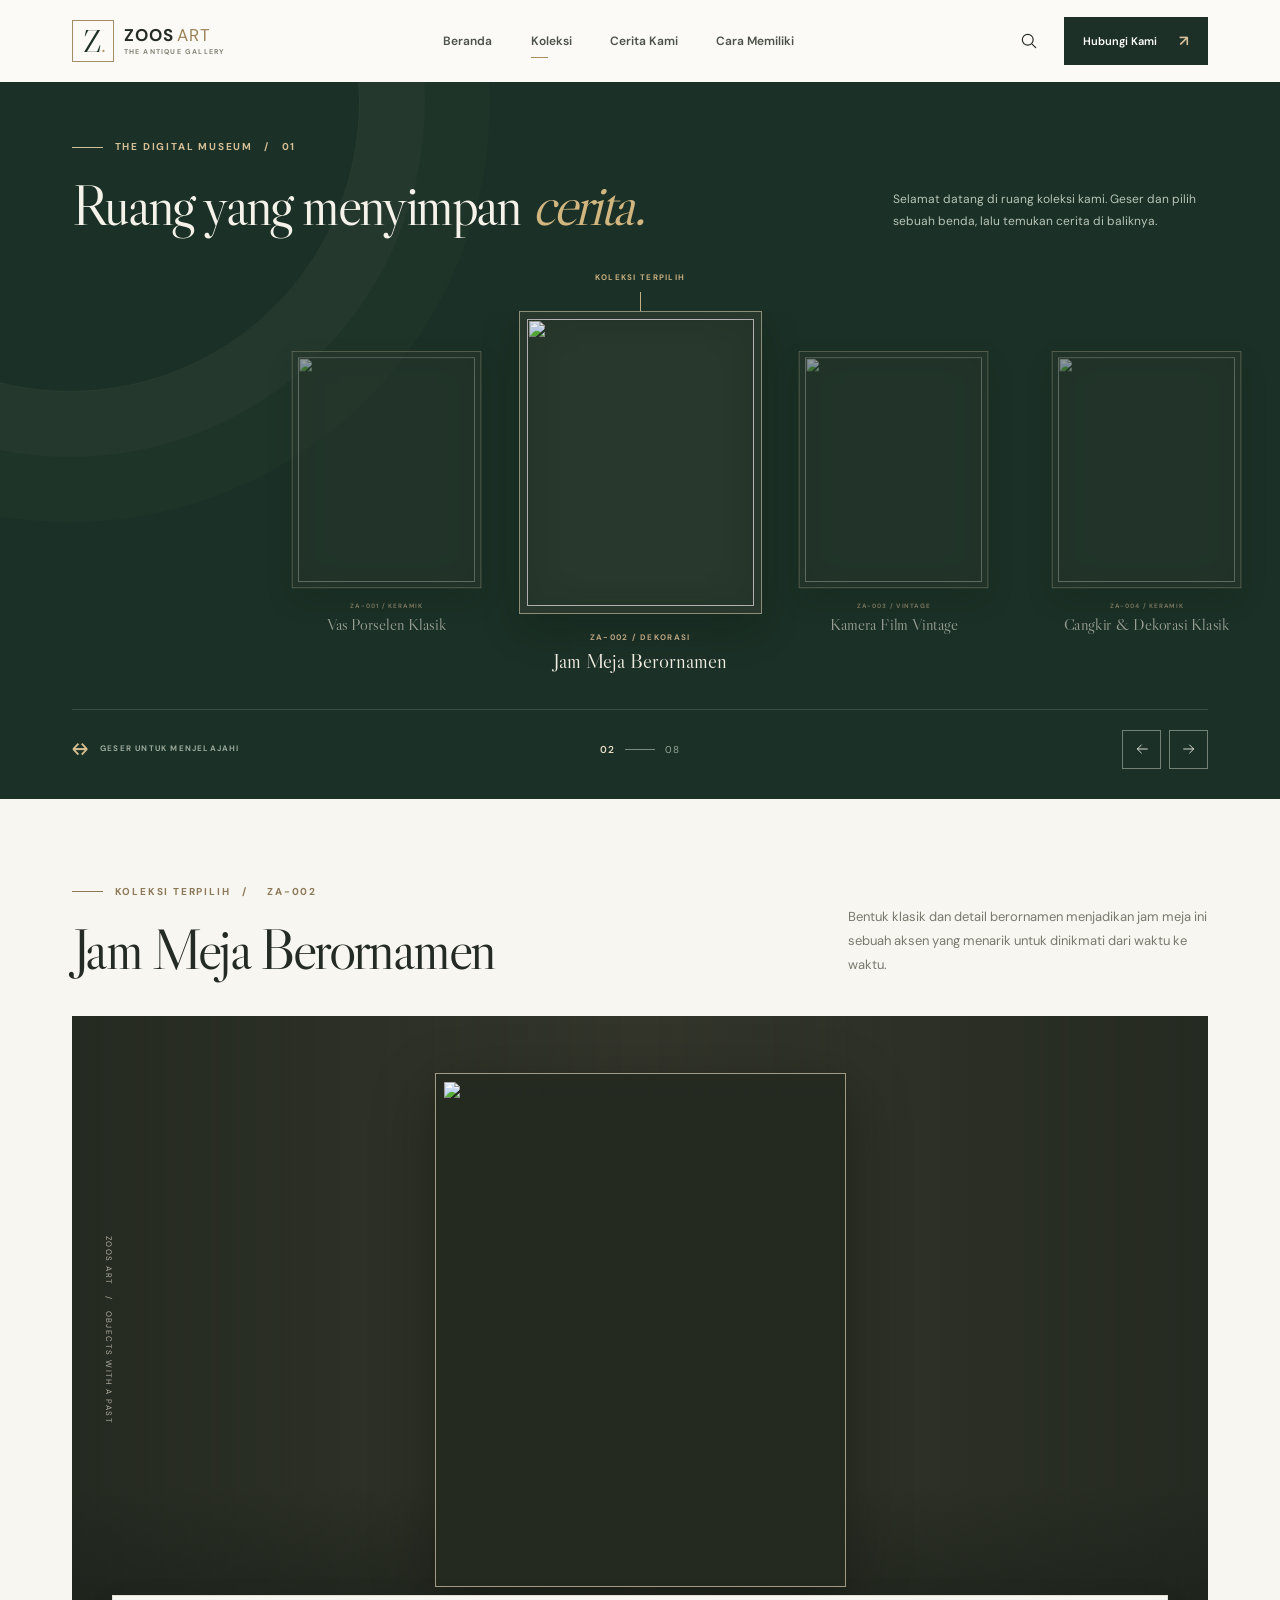
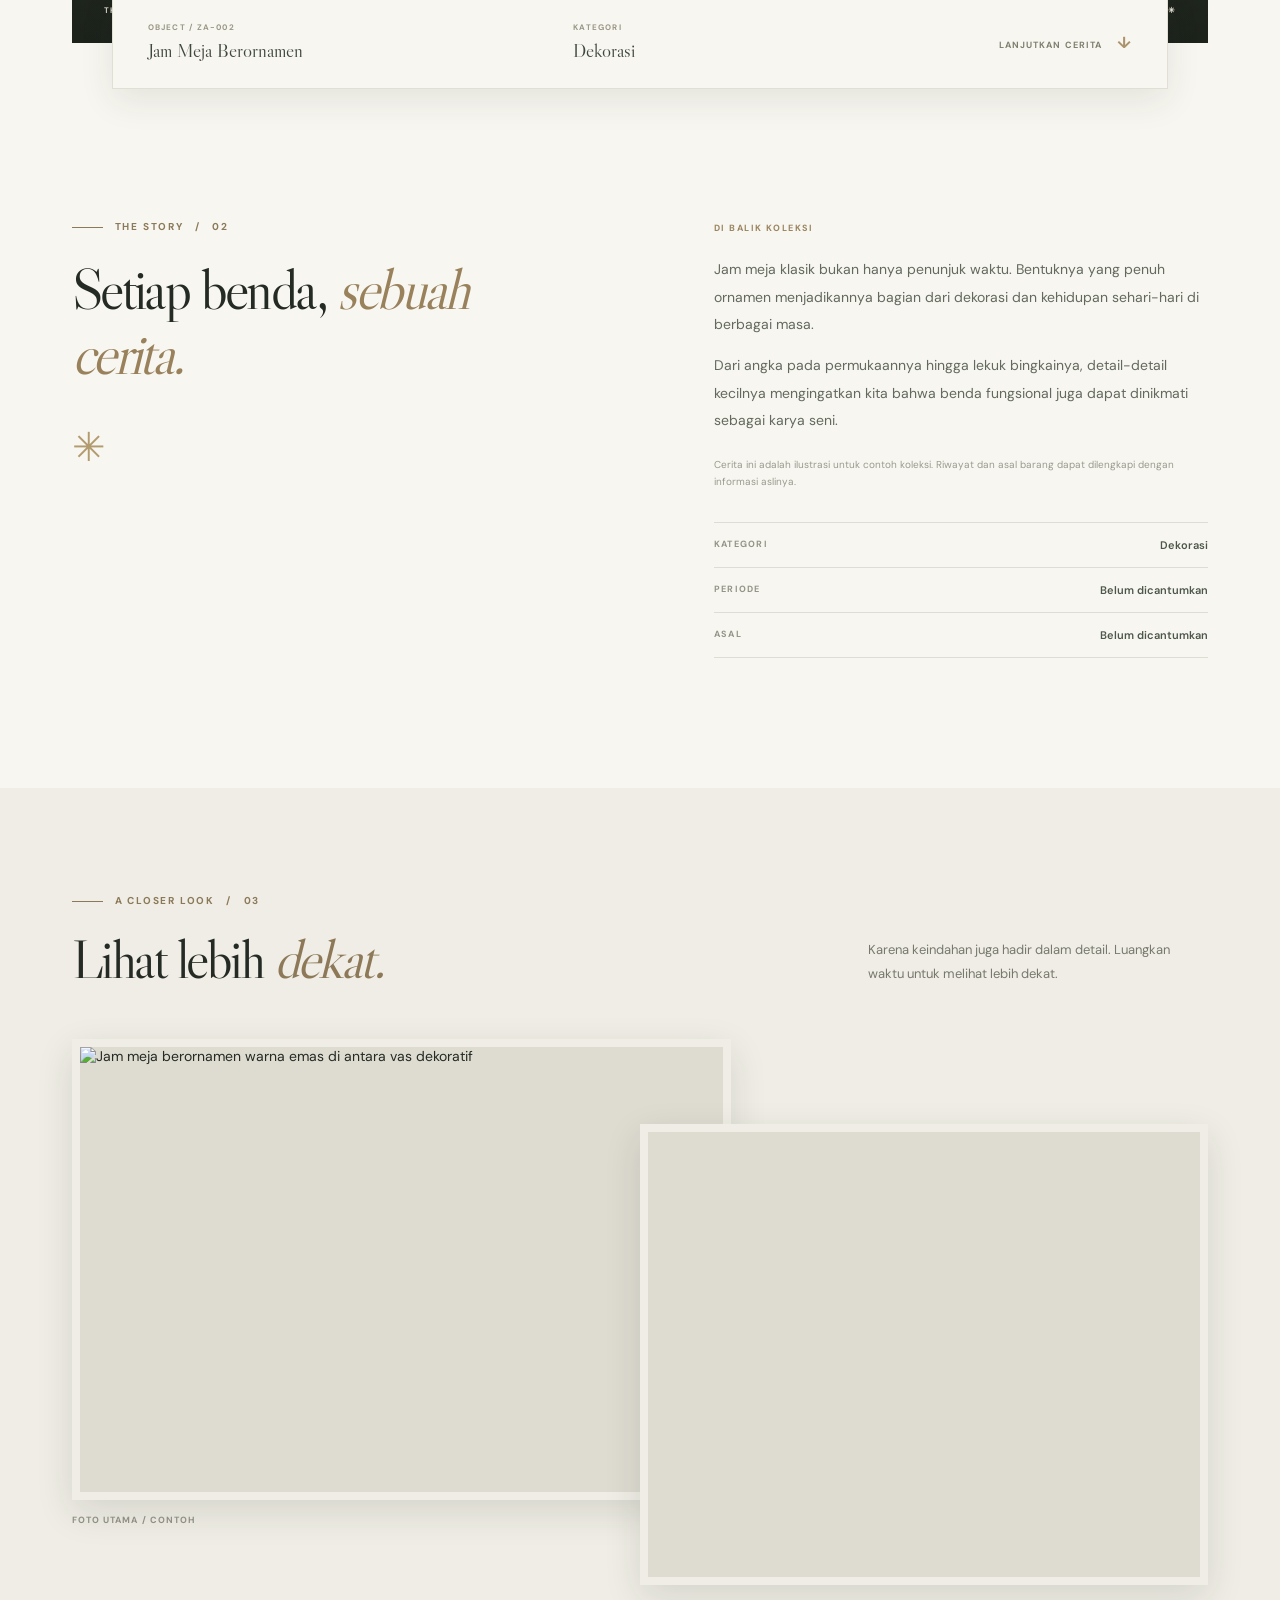
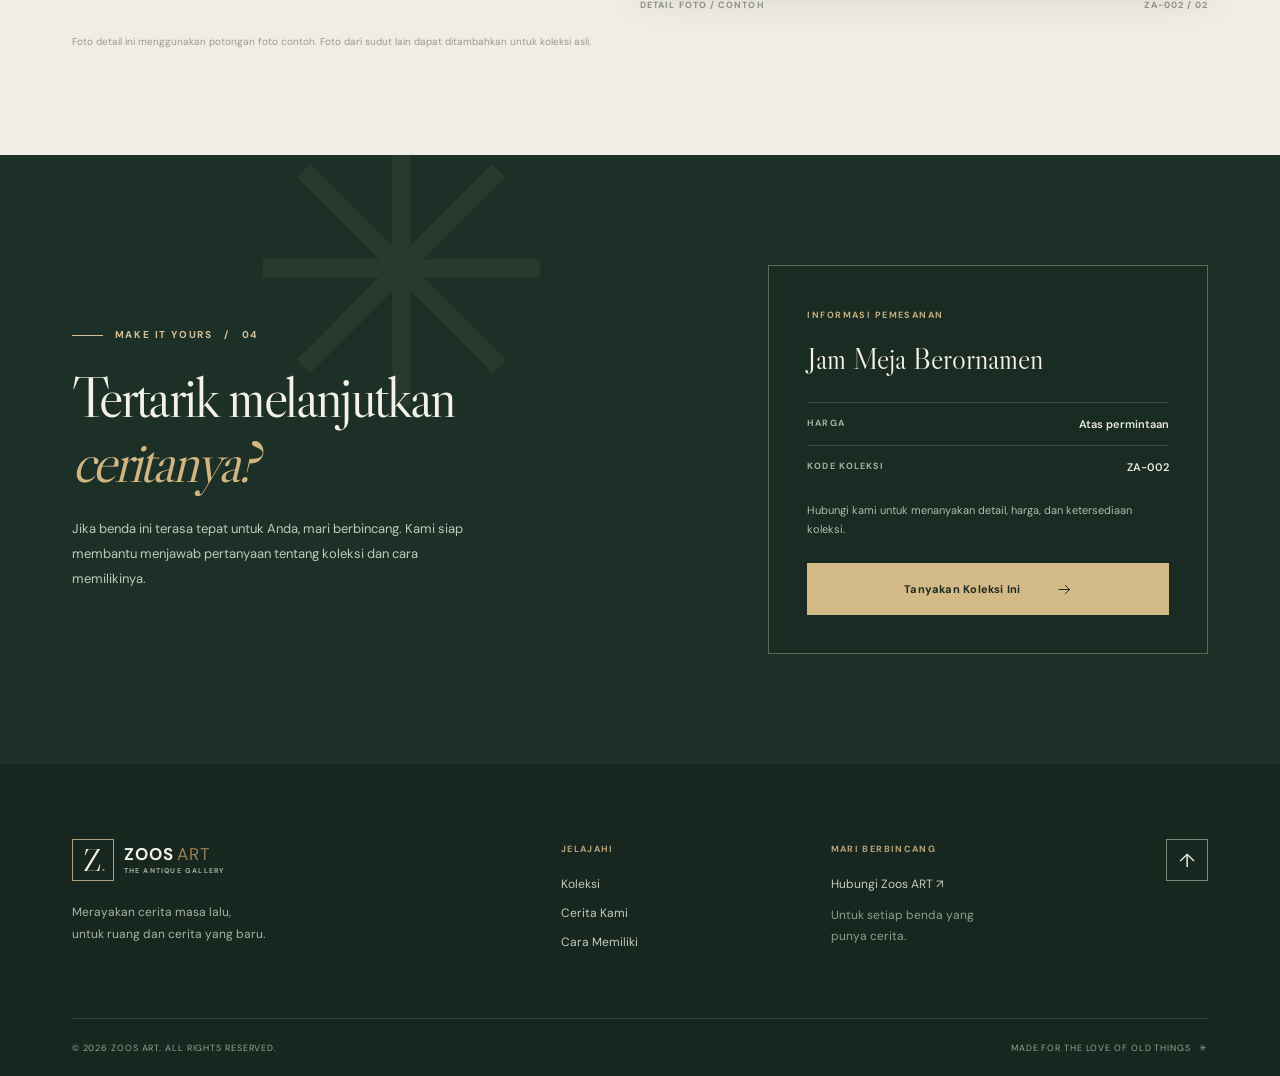
==== commit 373eb199: "2" ====
--- a/koleksi.html
+++ b/koleksi.html
@@ -25,7 +25,7 @@
       <symbol id="icon-message" viewBox="0 0 24 24"><path d="M20 11.5a8 8 0 0 1-8 8 8.6 8.6 0 0 1-3.5-.8L4 20l1.3-4.3A8 8 0 1 1 20 11.5Z" /><path d="M8.5 11.5h7M8.5 14.5h4" /></symbol>
     </svg>
 
-    <div class="announcement"><div class="announcement-inner page-width"><span><span class="announcement-star">✳</span> SELAMAT DATANG DI ZOOS ART</span><span class="announcement-right">A little piece of the past, made for today.</span></div></div>
+    <!-- <div class="announcement"><div class="announcement-inner page-width"><span><span class="announcement-star">✳</span> SELAMAT DATANG DI ZOOS ART</span><span class="announcement-right">A little piece of the past, made for today.</span></div></div> -->
     <header class="site-header" id="atas">
       <div class="header-inner page-width">
         <a class="brand" href="index.html#beranda" aria-label="Zoos ART, kembali ke beranda"><span class="brand-mark" aria-hidden="true">Z<span>.</span></span><span class="brand-wordmark"><strong>ZOOS<span>ART</span></strong><small>THE ANTIQUE GALLERY</small></span></a>
